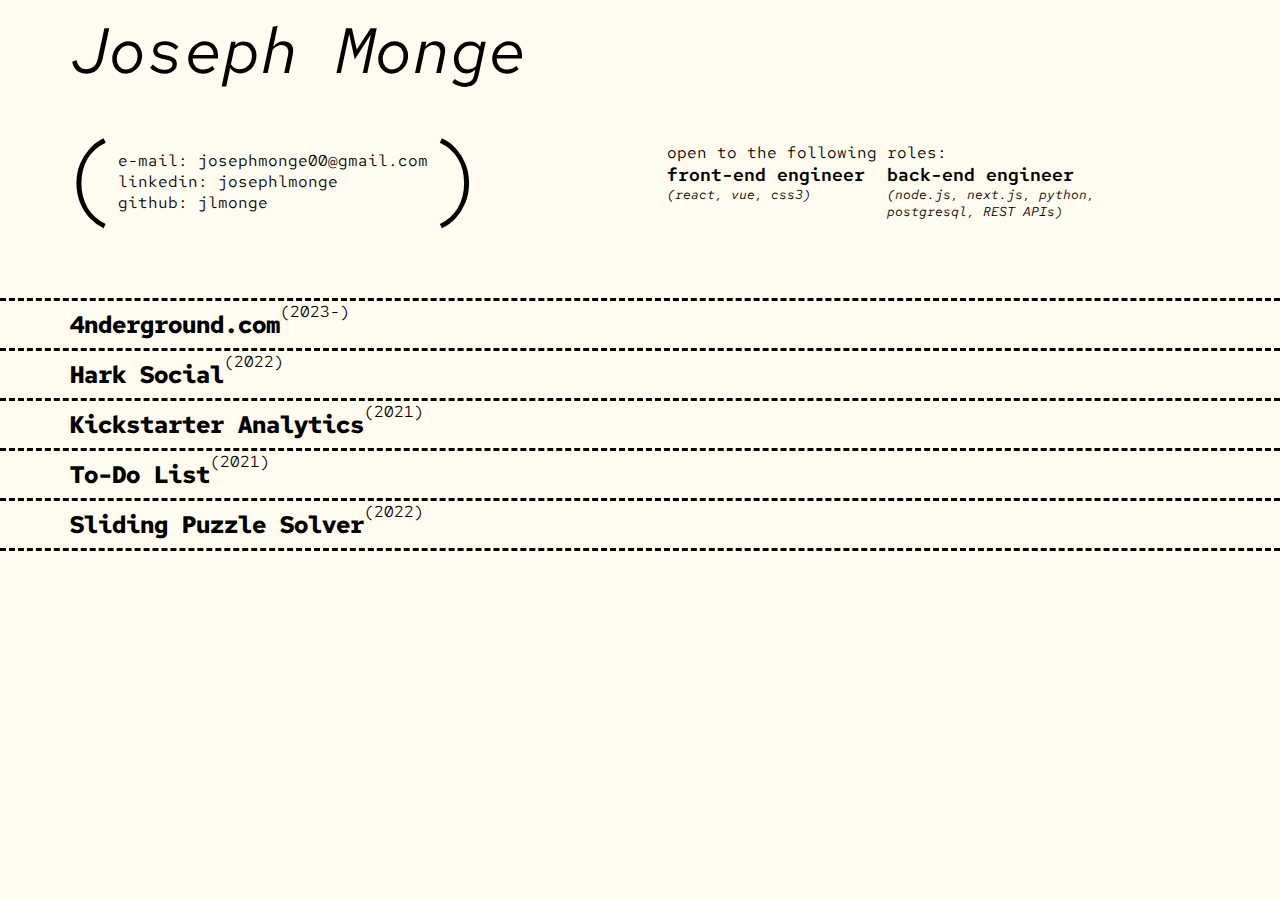
==== index.html @ faa00a7d "Complete site version 2023.1" ====
<!DOCTYPE html>
<html lang="en">

<head>
    <meta charset="UTF-8">
    <meta http-equiv="X-UA-Compatible" content="IE=edge">
    <meta name="viewport" content="width=device-width, initial-scale=1.0">
    <meta name="twitter:card" content="summary" />
    <meta property="og:url" content="https://jlmonge.github.io" />
    <meta property="og:type" content="website" />
    <meta property="og:title" content="joseph -- monge: just a website" />
    <meta property="og:description" content="Software Engineer" />
    <meta property="og:image" content="https://jlmonge.github.io/images/IMG_5439-cropped.png" />
    <link rel="icon" type="image/x-icon" href="images/slinky.png">
    <link rel="stylesheet" href="main.css">
    <link rel="preconnect" href="https://fonts.googleapis.com">
    <link rel="preconnect" href="https://fonts.gstatic.com" crossorigin>
    <link href="https://fonts.googleapis.com/css2?family=Red+Hat+Mono:ital,wght@0,300;0,400;0,600;1,400&display=swap"
        rel="stylesheet">
    <title>joseph -- monge: just a website</title>
</head>

<body>
    <main>
        <h1>Joseph Monge</h1>
        <!-- introduction row -->
        <div id="intro">
            <div id="contact-decor">
                <address>
                    <p class="contact-text">e-mail: josephmo<span class="hide">uhh</span>nge00<span
                            class="hide">uhh</span>@<span class="hide">uhh</span>gm<span class="hide">uhh</span>ail.com
                    </p>
                    <p class="contact-text">linkedin: josephlmonge</p>
                    <p class="contact-text">github: jlmonge</p>
                </address>
            </div>
            <div id="employment-status">
                <p>open to the following roles:</p>
                <div id="roles">
                    <div class="role">
                        <p class="role-name">front-end engineer</p>
                        <p class="role-skills">(react, vue, css3)</p>
                    </div>
                    <div class="role">
                        <p class="role-name">back-end engineer</p>
                        <p class="role-skills">(node.js, next.js, python,
                            postgresql, REST APIs)</p>
                    </div>
                </div>
            </div>
        </div>

        <!-- projects -->
        <div id="projects">
            <!-- 
            not gonna start this yet. at least this is something i care about but do
            people even care? talk to em.    
            <section class="project">
                <input id="p1" class="toggle" type="checkbox">
                <label for="p1" class="title">
                    <h2>Headtop</h2>
                    <span class="project-date">(2024 - )</span>
                </label>
                <div class="project-body">
                    <p class="project-desc">Google "men's haircuts." I dare you.
                        Conclusion: Millions of the same straight-haired undercuts.
                        That's cool. But what about the billions of people
                        with... different hair? Here's where we come in.
                        Upload your hair styles to our site along with relevant
                        information like your hair type, color, length, style; face shape;
                        product applied (if any); clipper guards used; and facial hair type.
                    </p>
                    <a href="https://github.com/jlmonge/headtop" class="project-link">This project does not exist yet,
                        so the link won't work.</a>
                    <p class="project-status">Deployment planned for Q2 2024.</p>
                </div>
            </section> -->
            <section class="project">
                <input id="p2" class="toggle" type="checkbox">
                <label for="p2" class="title">
                    <h2>4nderground.com</h2>
                    <span class="project-date">(2023-)</span>
                </label>
                <div class="project-body">
                    <p class="project-desc">Discover the newest music the Internet has to offer.
                        Uploads only stay up for 24 hours, so you know it's true.
                        On registration, everyone gets a random ID to start with some sort of secrecy,
                        but you can link your socials if you want. Uploads have no artwork,
                        title, or description — focus totally on the music. Forget the social
                        media and major label games, this one's for the artists.
                    </p>
                    <a href="https://github.com/jlmonge/4nderground" class="project-link">GITHUB</a>
                    <p class="project-status">Site opening planned for Q1 2024.</p>
                </div>
            </section>
            <section class="project">
                <input id="p3" class="toggle" type="checkbox">
                <label for="p3" class="title">
                    <h2>Hark Social</h2>
                    <span class="project-date">(2022)</span>
                </label>
                <div class="project-body">
                    <p class="project-desc">Designed and built a short-form social audio app using Vue.js as part of a
                        startup program.
                        Incorporated user registration, friends, and conversation history using Firestore (NoSQL).
                    </p>
                    <a href="https://github.com/jlmonge/HarkSocial" class="project-link">GITHUB</a>
                    <p class="project-status">Abandoned. Built as part of a startup program.</p>
                </div>
            </section>
            <section class="project">
                <input id="p4" class="toggle" type="checkbox">
                <label for="p4" class="title">
                    <h2>Kickstarter Analytics</h2>
                    <span>(2021)</spa>
                </label>
                <div class="project-body">
                    <p class="project-desc">Constructed a web app using the Flask framework that allows users to add,
                        edit, remove, and search a JSON set of Kickstarter projects.
                        Incorporated the Plotly graphing library allowing users generate and display descriptive
                        analytics for their data set.
                    </p>
                    <a href="https://github.com/jlmonge/GetKickstarterAnalytics" class="project-link">GITHUB</a>
                    <p class="project-status">University project. Team effort.</p>
                </div>
            </section>
            <section class="project">
                <input id="p5" class="toggle" type="checkbox">
                <label for="p5" class="title">
                    <h2>To-Do List</h2>
                    <span>(2021)</spa>
                </label>
                <div class="project-body">
                    <p class="project-desc">Designed and implemented a to-do list system for creating tasks using C++.
                        Incorporated singular and group tasks using the composite design pattern. Implemented search and
                        filtering algorithms using the strategy design pattern.
                    </p>
                    <a href="https://github.com/jlmonge/ToDoList" class="project-link">GITHUB</a>
                    <p class="project-status">University project. Team effort.</p>
                </div>
            </section>
            <section class="project">
                <input id="p6" class="toggle" type="checkbox">
                <label for="p6" class="title">
                    <h2>Sliding Puzzle Solver</h2>
                    <span>(2022)</spa>
                </label>
                <div class="project-body">
                    <p class="project-desc">Developed a sliding puzzle solver using Python by implementing uniform cost
                        search and A* algorithm
                        with two distinct heuristic functions.
                    </p>
                    <a href="https://github.com/jlmonge/SlidingPuzzleSolver" class="project-link">GITHUB</a>
                    <p class="project-status">University project. Solo effort.</p>
                </div>
            </section>
            <!-- EXAMPLE for copy and paste
                if this was (js framework) this would be a component!
            <section class="project">
                <input id="p2" class="toggle" type="checkbox">
                <label for="p2" class="title">
                    <h2>Hark Social</h2>
                    <span>(2022)</spa>
                </label>
                <div class="project-body">
                    <p class="project-desc">Short-form based social audio app.</p>
                    <a href="https://github.com/jlmonge/HarkSocial" class="project-link">GITHUB</a>
                    <p class="project-status">Abandoned. Built as part of a startup program.</p>
                </div>
            </section>
            -->
        </div>
    </main>
</body>

</html>
---- main.css ----
:root {
    --lr-padding: 70px;
    --project-border: 3px dashed black;
    --proj-lr-padding: 0 70px;
    --responsive-proj-lr-padding: 0 10px;
}

body {
    font-family: 'Red Hat Mono', monospace;
    font-size: 1em;
    padding: 0;
    margin: 0;
    color: black;
    background-color: #FFFBEE;
}

.hide {
    display: none;
}

h1 {
    font-size: 64px;
    font-style: italic;
    font-weight: 400;
    margin: 0;
    padding-top: 8px;
    padding-left: var(--lr-padding);
}

h2 {
    margin: 8px 0;
}

p {
    margin: 0;
}

#intro {
    display: flex;
    align-items: center;
    flex-flow: row wrap;
    padding: 32px var(--lr-padding);
    gap: 20px 64px;
    margin-bottom: 30px;
}

#contact-decor {
    display: flex;
    flex-direction: row;
    align-items: center;
    flex: 1 1 0;
    /* giant parentheses makes things awkward. dealing with it */
    margin-top: -16px;
    margin-left: -10px;
}

#contact-decor::before {
    font-size: 96px;
    font-weight: 300;
    content: '(';
}

#contact-decor::after {
    font-size: 96px;
    font-weight: 300;
    content: ')';
}

address {
    display: flex;
    flex-direction: column;
    padding-top: 18px;
    font-style: normal;
}

.contact-text {
    white-space: nowrap;
}

#employment-status {
    flex: 1 1 0;
}

#roles {
    display: flex;
    flex-direction: row;
    justify-content: flex-start;
    flex-flow: row wrap;
}

.role {
    width: 220px;
}

.role-name {
    font-weight: 600;
    font-size: 18px;
}

.role-skills {
    font-style: italic;
    font-size: 13px;
}

#projects {
    display: flex;
    flex-direction: column;
    width: 100vw;
    max-width: 100%;
}

.project {
    display: flex;
    flex-direction: column;
    max-width: 100%;
    padding: 0;
}

.project:first-child {
    border-top: var(--project-border);
    border-bottom: var(--project-border);
}

.project:not(:first-child) {
    border-bottom: var(--project-border);
}

.title {
    display: flex;
    padding: var(--proj-lr-padding);
    cursor: pointer;
    /* margin-top: 8px; */
}

.project-body {
    max-height: 0;
    overflow: hidden;
    transition: max-height 0.35s ease-in-out;
    padding: var(--proj-lr-padding);
}

.toggle:checked+.title+.project-body {
    max-height: fit-content;
}

/* .project-desc {
    margin-bottom: 8px;
} */

.project-link {
    color: lime;
}


input[type="checkbox"] {
    display: none;
    width: 100%;
}

input[type=checkbox]:hover {
    cursor: pointer;
}

@media only screen and (max-width: 517px) {
    h1 {
        text-align: center;
        padding-left: 0;
    }

    /* "kickstarter analytics" is where page starts to break. */
    #intro {
        flex-direction: column;
        padding: 32px 0;
    }

    #contact-decor {
        zoom: 0.75;
        -moz-transform: scale(0.75);
    }

    #roles {
        flex-direction: column;
    }

    .title,
    .project-body {
        padding: var(--responsive-proj-lr-padding);
    }

    .title {
        justify-content: space-between;
    }
}
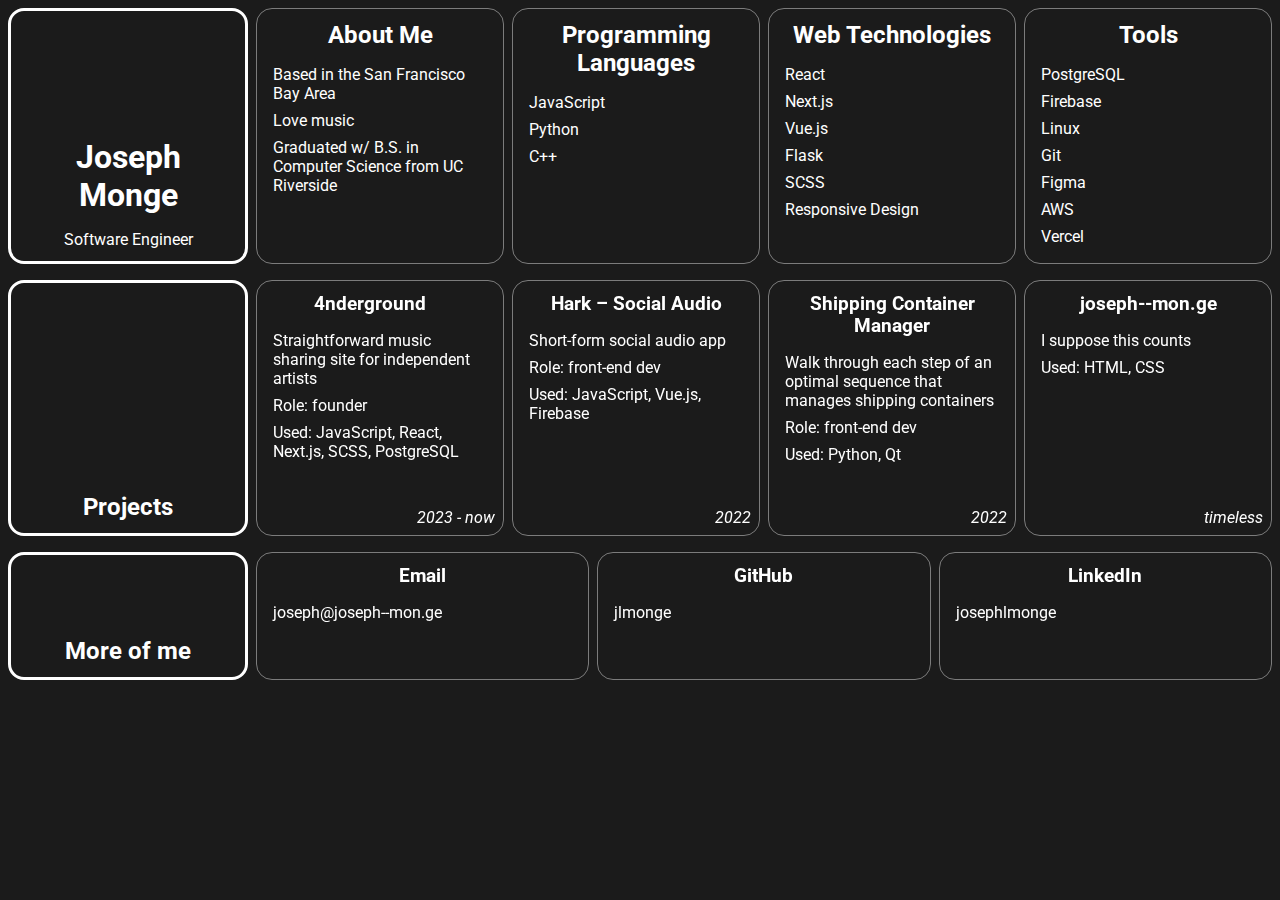
==== commit 8a586aad: "Animate on load" ====
--- a/index.html
+++ b/index.html
@@ -8,168 +8,167 @@
     <meta name="twitter:card" content="summary" />
     <meta property="og:url" content="https://jlmonge.github.io" />
     <meta property="og:type" content="website" />
-    <meta property="og:title" content="joseph -- monge: just a website" />
+    <meta property="og:title" content="joseph -- monge: more than a website" />
     <meta property="og:description" content="Software Engineer" />
     <meta property="og:image" content="https://jlmonge.github.io/images/IMG_5439-cropped.png" />
     <link rel="icon" type="image/x-icon" href="images/slinky.png">
     <link rel="stylesheet" href="main.css">
     <link rel="preconnect" href="https://fonts.googleapis.com">
     <link rel="preconnect" href="https://fonts.gstatic.com" crossorigin>
-    <link href="https://fonts.googleapis.com/css2?family=Red+Hat+Mono:ital,wght@0,300;0,400;0,600;1,400&display=swap"
+    <link href="https://fonts.googleapis.com/css2?family=Roboto:ital,wght@0,400;0,500;1,300&display=swap"
         rel="stylesheet">
-    <title>joseph -- monge: just a website</title>
+    <script src="script.js"></script>
+    <title>joseph -- monge: a website</title>
 </head>
 
 <body>
+    <img src="images/opening-eye.gif" alt="Loading animation of eye blinking" class="loading">
     <main>
-        <h1>Joseph Monge</h1>
-        <!-- introduction row -->
-        <div id="intro">
-            <div id="contact-decor">
-                <address>
-                    <p class="contact-text">e-mail: josephmo<span class="hide">uhh</span>nge00<span
-                            class="hide">uhh</span>@<span class="hide">uhh</span>gm<span class="hide">uhh</span>ail.com
-                    </p>
-                    <p class="contact-text">linkedin: josephlmonge</p>
-                    <p class="contact-text">github: jlmonge</p>
-                </address>
+        <section class="area">
+            <section class="card">
+                <h1>Joseph Monge</h1>
+                Software Engineer
+            </section>
+            <section class="card">
+                <h2>About Me</h2>
+                <ul>
+                    <li>Based in the San Francisco Bay Area</li>
+                    <li>Love music</li>
+                    <li>Graduated w/ B.S. in Computer Science from UC Riverside</li>
+                </ul>
+            </section>
+            <section class="card">
+                <h2>Programming Languages</h2>
+                <ul>
+                    <li>JavaScript</li>
+                    <li>Python</li>
+                    <li>C++</li>
+                </ul>
+            </section>
+            <section class="card">
+                <h2>Web Technologies</h2>
+                <ul>
+                    <li>React</li>
+                    <li>Next.js</li>
+                    <li>Vue.js</li>
+                    <li>Flask</li>
+                    <li>SCSS</li>
+                    <li>Responsive Design</li>
+                </ul>
+            </section>
+            <section class="card">
+                <h2>Tools</h2>
+                <ul>
+                    <li>PostgreSQL</li>
+                    <li>Firebase</li>
+                    <li>Linux</li>
+                    <li>Git</li>
+                    <li>Figma</li>
+                    <li>AWS</li>
+                    <li>Vercel</li>
+            </section>
+        </section>
+        <section class="area">
+            <section class="card">
+                <h2>Projects</h2>
+            </section>
+            <article class="card">
+                <h3>
+                    <a href="https://www.4nderground.com/" target="_blank" rel="noopener noreferrer">
+                        4nderground
+                        <sup class="icon icon--link"></sup>
+                    </a>
+
+                </h3>
+                <ul>
+                    <li>Straightforward music sharing site for independent artists</li>
+                    <li>Role: founder</li>
+                    <li>Used: JavaScript, React, Next.js, SCSS, PostgreSQL</li>
+                    <li>
+                        <a href="https://github.com/jlmonge/4nderground" target="_blank" rel="noopener noreferrer">
+                            <span class="icon icon--gh"></span>
+                        </a>
+                    </li>
+                </ul>
+                <span class="when">2023 - now</span>
+            </article>
+            <article class="card">
+                <h3>
+                    Hark – Social Audio
+                </h3>
+                <ul>
+                    <li>Short-form social audio app</li>
+                    <li>Role: front-end dev</li>
+                    <li>Used: JavaScript, Vue.js, Firebase</li>
+                    <li>
+                        <a href="https://github.com/jlmonge/HarkSocial" target="_blank" rel="noopener noreferrer">
+                            <span class="icon icon--gh"></span>
+                        </a>
+                    </li>
+                </ul>
+                <span class="when">2022</span>
+            </article>
+            <article class="card">
+                <h3>
+                    Shipping Container Manager
+                </h3>
+                <ul>
+                    <li>Walk through each step of an optimal sequence that manages shipping containers</li>
+                    <li>Role: front-end dev</li>
+                    <li>Used: Python, Qt</li>
+                    <li>
+                        <a href="https://github.com/jlmonge/ShippingContainerManager" target="_blank"
+                            rel="noopener noreferrer">
+                            <span class="icon icon--gh"></span>
+                        </a>
+                    </li>
+                </ul>
+                <span class="when">2022</span>
+            </article>
+            <article class="card">
+                <h3>
+                    joseph--mon.ge
+                </h3>
+                <ul>
+                    <li>I suppose this counts</li>
+                    <li>Used: HTML, CSS</li>
+                    <li>
+                        <a href="https://github.com/jlmonge/jlmonge.github.io" target="_blank"
+                            rel="noopener noreferrer">
+                            <span class="icon icon--gh"></span>
+                        </a>
+                    </li>
+                </ul>
+                <span class="when">timeless</span>
+            </article>
+        </section>
+        <section class="area">
+            <div class="card card--hs">
+                <h2>More of me</h2>
             </div>
-            <div id="employment-status">
-                <p>open to the following roles:</p>
-                <div id="roles">
-                    <div class="role">
-                        <p class="role-name">front-end engineer</p>
-                        <p class="role-skills">(react, vue, css3)</p>
-                    </div>
-                    <div class="role">
-                        <p class="role-name">back-end engineer</p>
-                        <p class="role-skills">(node.js, next.js, python,
-                            postgresql, REST APIs)</p>
-                    </div>
-                </div>
-            </div>
-        </div>
-
-        <!-- projects -->
-        <div id="projects">
-            <!-- 
-            not gonna start this yet. at least this is something i care about but do
-            people even care? talk to em.    
-            <section class="project">
-                <input id="p1" class="toggle" type="checkbox">
-                <label for="p1" class="title">
-                    <h2>Headtop</h2>
-                    <span class="project-date">(2024 - )</span>
-                </label>
-                <div class="project-body">
-                    <p class="project-desc">Google "men's haircuts." I dare you.
-                        Conclusion: Millions of the same straight-haired undercuts.
-                        That's cool. But what about the billions of people
-                        with... different hair? Here's where we come in.
-                        Upload your hair styles to our site along with relevant
-                        information like your hair type, color, length, style; face shape;
-                        product applied (if any); clipper guards used; and facial hair type.
-                    </p>
-                    <a href="https://github.com/jlmonge/headtop" class="project-link">This project does not exist yet,
-                        so the link won't work.</a>
-                    <p class="project-status">Deployment planned for Q2 2024.</p>
-                </div>
-            </section> -->
-            <section class="project">
-                <input id="p2" class="toggle" type="checkbox">
-                <label for="p2" class="title">
-                    <h2>4nderground.com</h2>
-                    <span class="project-date">(2023-)</span>
-                </label>
-                <div class="project-body">
-                    <p class="project-desc">Discover the newest music the Internet has to offer.
-                        Uploads only stay up for 24 hours, so you know it's true.
-                        On registration, everyone gets a random ID to start with some sort of secrecy,
-                        but you can link your socials if you want. Uploads have no artwork,
-                        title, or description — focus totally on the music. Forget the social
-                        media and major label games, this one's for the artists.
-                    </p>
-                    <a href="https://github.com/jlmonge/4nderground" class="project-link">GITHUB</a>
-                    <p class="project-status">Site opening planned for Q1 2024.</p>
-                </div>
+            <address class="card card--hs">
+                <h3>Email</h3>
+                jos<span class="hide">example@yahoo.com</span><!--
+                -->eph@<span class="hide">uhh</span><!--
+                -->joseph--<span class="hide">uhh</span><!--
+                -->mon.g<span class="hide">@example.com</span><!--
+                -->e
+            </address>
+            <section class="card card--hs">
+                <h3>GitHub</h3>
+                <a href="https://github.com/jlmonge" target="_blank" rel="noopener noreferrer">
+                    jlmonge
+                    <sup class="icon icon--link"></sup>
+                </a>
             </section>
-            <section class="project">
-                <input id="p3" class="toggle" type="checkbox">
-                <label for="p3" class="title">
-                    <h2>Hark Social</h2>
-                    <span class="project-date">(2022)</span>
-                </label>
-                <div class="project-body">
-                    <p class="project-desc">Designed and built a short-form social audio app using Vue.js as part of a
-                        startup program.
-                        Incorporated user registration, friends, and conversation history using Firestore (NoSQL).
-                    </p>
-                    <a href="https://github.com/jlmonge/HarkSocial" class="project-link">GITHUB</a>
-                    <p class="project-status">Abandoned. Built as part of a startup program.</p>
-                </div>
+            <section class="card card--hs">
+                <h3>LinkedIn</h3>
+                <a href="https://www.linkedin.com/in/josephlmonge/" target="_blank" rel="noopener noreferrer">
+                    josephlmonge
+                    <sup class="icon icon--link"></sup>
+                </a>
             </section>
-            <section class="project">
-                <input id="p4" class="toggle" type="checkbox">
-                <label for="p4" class="title">
-                    <h2>Kickstarter Analytics</h2>
-                    <span>(2021)</spa>
-                </label>
-                <div class="project-body">
-                    <p class="project-desc">Constructed a web app using the Flask framework that allows users to add,
-                        edit, remove, and search a JSON set of Kickstarter projects.
-                        Incorporated the Plotly graphing library allowing users generate and display descriptive
-                        analytics for their data set.
-                    </p>
-                    <a href="https://github.com/jlmonge/GetKickstarterAnalytics" class="project-link">GITHUB</a>
-                    <p class="project-status">University project. Team effort.</p>
-                </div>
-            </section>
-            <section class="project">
-                <input id="p5" class="toggle" type="checkbox">
-                <label for="p5" class="title">
-                    <h2>To-Do List</h2>
-                    <span>(2021)</spa>
-                </label>
-                <div class="project-body">
-                    <p class="project-desc">Designed and implemented a to-do list system for creating tasks using C++.
-                        Incorporated singular and group tasks using the composite design pattern. Implemented search and
-                        filtering algorithms using the strategy design pattern.
-                    </p>
-                    <a href="https://github.com/jlmonge/ToDoList" class="project-link">GITHUB</a>
-                    <p class="project-status">University project. Team effort.</p>
-                </div>
-            </section>
-            <section class="project">
-                <input id="p6" class="toggle" type="checkbox">
-                <label for="p6" class="title">
-                    <h2>Sliding Puzzle Solver</h2>
-                    <span>(2022)</spa>
-                </label>
-                <div class="project-body">
-                    <p class="project-desc">Developed a sliding puzzle solver using Python by implementing uniform cost
-                        search and A* algorithm
-                        with two distinct heuristic functions.
-                    </p>
-                    <a href="https://github.com/jlmonge/SlidingPuzzleSolver" class="project-link">GITHUB</a>
-                    <p class="project-status">University project. Solo effort.</p>
-                </div>
-            </section>
-            <!-- EXAMPLE for copy and paste
-                if this was (js framework) this would be a component!
-            <section class="project">
-                <input id="p2" class="toggle" type="checkbox">
-                <label for="p2" class="title">
-                    <h2>Hark Social</h2>
-                    <span>(2022)</spa>
-                </label>
-                <div class="project-body">
-                    <p class="project-desc">Short-form based social audio app.</p>
-                    <a href="https://github.com/jlmonge/HarkSocial" class="project-link">GITHUB</a>
-                    <p class="project-status">Abandoned. Built as part of a startup program.</p>
-                </div>
-            </section>
-            -->
-        </div>
+        </section>
     </main>
 </body>
 
--- a/main.css
+++ b/main.css
@@ -1,193 +1,227 @@
 :root {
-    --lr-padding: 70px;
-    --project-border: 3px dashed black;
-    --proj-lr-padding: 0 70px;
-    --responsive-proj-lr-padding: 0 10px;
+    --icon-color: #FFFFFF;
+    --icon-size-s: 1em;
+    --icon-size-m: 1.5em;
+    --card-radius: 16px;
 }
 
 body {
-    font-family: 'Red Hat Mono', monospace;
+    /* position: relative; */
+    margin: 0;
+    font-family: "Roboto", sans-serif;
     font-size: 1em;
+    background-color: #1B1B1B;
+    color: #FFFFFF;
+}
+
+main {
+    padding: 0.5rem;
+    display: flex;
+    flex-direction: column;
+    gap: 1rem;
+}
+
+h1,
+h2,
+h3,
+h4,
+h5,
+h6 {
+    margin: 0;
+    text-align: center;
+}
+
+a {
+    width: fit-content;
+}
+
+a,
+a:visited {
+    color: inherit;
+    text-decoration: inherit;
+    opacity: 1;
+    transition: opacity 0.2s;
+}
+
+a:hover {
+    opacity: 0.5;
+}
+
+ul {
+    margin: 0;
     padding: 0;
-    margin: 0;
-    color: black;
-    background-color: #FFFBEE;
+    display: flex;
+    flex-direction: column;
+    gap: 0.5rem;
+}
+
+li {
+    list-style: none;
+}
+
+/* li {
+    display: flex;
+    align-items: center;
+    position: relative;
+} */
+
+/* li::before {
+    content: "- ";
+    position: absolute;
+    top: 0;
+    left: -0.5em;
+} */
+
+address {
+    font-style: normal;
+}
+
+.loading {
+    filter: invert(1);
+    animation: 0.8s ease-in 1 load;
+    opacity: 0;
+    position: fixed;
+    left: 50%;
+    top: 50%;
+    transform: translate(-50%, -50%);
+
+}
+
+@keyframes load {
+    from {
+        opacity: 1;
+    }
+
+    to {
+        opacity: 0;
+    }
+}
+
+.area {
+    display: flex;
+    flex-direction: row;
+    flex-wrap: wrap;
+    align-items: center;
+    justify-content: center;
+    gap: 0.5rem;
+}
+
+.area:nth-of-type(1) {
+    animation: 0.8s ease 1 100ms cards-in backwards;
+}
+
+.area:nth-of-type(2) {
+    animation: 0.8s ease 1 200ms cards-in backwards;
+}
+
+.area:nth-of-type(3) {
+    animation: 0.8s ease 1 300ms cards-in backwards;
+}
+
+.card {
+    display: flex;
+    position: relative;
+    flex-direction: column;
+    border-color: #FFFFFF;
+    border-style: solid;
+    border-radius: var(--card-radius);
+    border-width: 1px;
+    padding: 0.75rem 1em;
+    height: 16em;
+    flex: 1 1 0;
+    gap: 1em;
+    box-sizing: border-box;
+    min-width: 15em;
+    border-color: #7c7c7c;
+    transition: all 0.2s ease-in;
+}
+
+@keyframes cards-in {
+    from {
+        opacity: 0;
+        transform: translateY(-10%)
+    }
+
+    to {
+        opacity: 1;
+        transform: translateY(0);
+    }
+}
+
+.card:first-child {
+    position: relative;
+    border-width: 3px;
+    width: 15em;
+    max-width: 15em;
+    height: 16em;
+    flex: 0 0 15em;
+    border-color: #FFFFFF;
+    align-items: center;
+    justify-content: flex-end;
 }
 
 .hide {
     display: none;
 }
 
-h1 {
-    font-size: 64px;
+/* .card:last-child {
+    max-width: 15em;
+} */
+
+.card:hover {
+    transform: scale(1.01, 1.01);
+}
+
+.card::after {
+    content: "";
+    position: absolute;
+    top: 0;
+    left: 0;
+    width: 100%;
+    height: 100%;
+    box-shadow:
+        1px 1px 1px white,
+        1px -1px 1px white,
+        -1px -1px 1px white,
+        -1px 1px 1px white;
+    opacity: 0;
+    transition: all 0.2s ease-out;
+    z-index: -1;
+    border-radius: var(--card-radius);
+}
+
+.card:hover::after {
+    opacity: 1;
+}
+
+.card.card--hs {
+    height: 8em;
+}
+
+.when {
+    position: absolute;
+    bottom: 0.5em;
+    right: 0.5em;
     font-style: italic;
-    font-weight: 400;
-    margin: 0;
-    padding-top: 8px;
-    padding-left: var(--lr-padding);
-}
-
-h2 {
-    margin: 8px 0;
-}
-
-p {
-    margin: 0;
-}
-
-#intro {
-    display: flex;
-    align-items: center;
-    flex-flow: row wrap;
-    padding: 32px var(--lr-padding);
-    gap: 20px 64px;
-    margin-bottom: 30px;
-}
-
-#contact-decor {
-    display: flex;
-    flex-direction: row;
-    align-items: center;
-    flex: 1 1 0;
-    /* giant parentheses makes things awkward. dealing with it */
-    margin-top: -16px;
-    margin-left: -10px;
-}
-
-#contact-decor::before {
-    font-size: 96px;
-    font-weight: 300;
-    content: '(';
-}
-
-#contact-decor::after {
-    font-size: 96px;
-    font-weight: 300;
-    content: ')';
-}
-
-address {
-    display: flex;
-    flex-direction: column;
-    padding-top: 18px;
-    font-style: normal;
-}
-
-.contact-text {
-    white-space: nowrap;
-}
-
-#employment-status {
-    flex: 1 1 0;
-}
-
-#roles {
-    display: flex;
-    flex-direction: row;
-    justify-content: flex-start;
-    flex-flow: row wrap;
-}
-
-.role {
-    width: 220px;
-}
-
-.role-name {
-    font-weight: 600;
-    font-size: 18px;
-}
-
-.role-skills {
-    font-style: italic;
-    font-size: 13px;
-}
-
-#projects {
-    display: flex;
-    flex-direction: column;
-    width: 100vw;
-    max-width: 100%;
-}
-
-.project {
-    display: flex;
-    flex-direction: column;
-    max-width: 100%;
-    padding: 0;
-}
-
-.project:first-child {
-    border-top: var(--project-border);
-    border-bottom: var(--project-border);
-}
-
-.project:not(:first-child) {
-    border-bottom: var(--project-border);
-}
-
-.title {
-    display: flex;
-    padding: var(--proj-lr-padding);
-    cursor: pointer;
-    /* margin-top: 8px; */
-}
-
-.project-body {
-    max-height: 0;
-    overflow: hidden;
-    transition: max-height 0.35s ease-in-out;
-    padding: var(--proj-lr-padding);
-}
-
-.toggle:checked+.title+.project-body {
-    max-height: fit-content;
-}
-
-/* .project-desc {
-    margin-bottom: 8px;
-} */
-
-.project-link {
-    color: lime;
-}
-
-
-input[type="checkbox"] {
-    display: none;
-    width: 100%;
-}
-
-input[type=checkbox]:hover {
-    cursor: pointer;
-}
-
-@media only screen and (max-width: 517px) {
-    h1 {
-        text-align: center;
-        padding-left: 0;
-    }
-
-    /* "kickstarter analytics" is where page starts to break. */
-    #intro {
-        flex-direction: column;
-        padding: 32px 0;
-    }
-
-    #contact-decor {
-        zoom: 0.75;
-        -moz-transform: scale(0.75);
-    }
-
-    #roles {
-        flex-direction: column;
-    }
-
-    .title,
-    .project-body {
-        padding: var(--responsive-proj-lr-padding);
-    }
-
-    .title {
-        justify-content: space-between;
-    }
+}
+
+.icon {
+    background-color: var(--icon-color);
+    display: inline-block;
+    width: var(--icon-size-s);
+    height: var(--icon-size-s);
+    mask-repeat: no-repeat;
+    mask-position: center;
+    vertical-align: middle;
+}
+
+.icon--link {
+    mask-image: url("images/external-link.svg");
+    margin-top: -1rem;
+}
+
+.icon--gh {
+    mask-image: url("images/github-circle.svg");
+    width: var(--icon-size-m);
+    height: var(--icon-size-m);
 }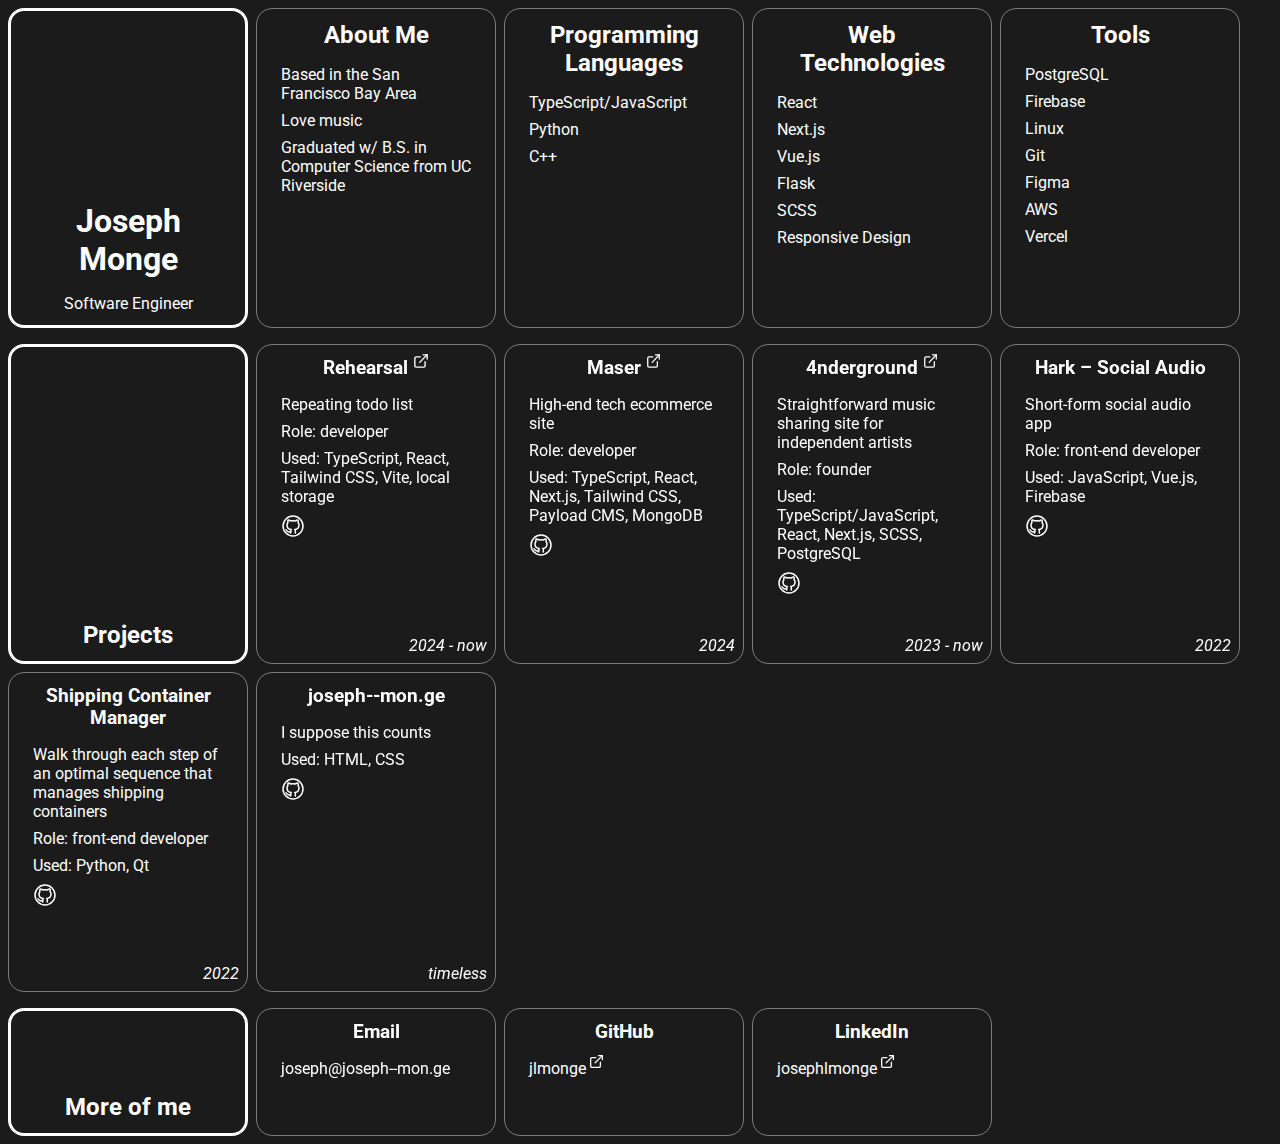
==== commit 64b69404: "v2024.1" ====
--- a/index.html
+++ b/index.html
@@ -1,175 +1,303 @@
 <!DOCTYPE html>
 <html lang="en">
-
-<head>
-    <meta charset="UTF-8">
-    <meta http-equiv="X-UA-Compatible" content="IE=edge">
-    <meta name="viewport" content="width=device-width, initial-scale=1.0">
-    <meta name="twitter:card" content="summary" />
-    <meta property="og:url" content="https://jlmonge.github.io" />
-    <meta property="og:type" content="website" />
-    <meta property="og:title" content="joseph -- monge: more than a website" />
-    <meta property="og:description" content="Software Engineer" />
-    <meta property="og:image" content="https://jlmonge.github.io/images/IMG_5439-cropped.png" />
-    <link rel="icon" type="image/x-icon" href="images/slinky.png">
-    <link rel="stylesheet" href="main.css">
-    <link rel="preconnect" href="https://fonts.googleapis.com">
-    <link rel="preconnect" href="https://fonts.gstatic.com" crossorigin>
-    <link href="https://fonts.googleapis.com/css2?family=Roboto:ital,wght@0,400;0,500;1,300&display=swap"
-        rel="stylesheet">
+  <head>
+    <meta charset="UTF-8" />
+    <meta
+      http-equiv="X-UA-Compatible"
+      content="IE=edge"
+    />
+    <meta
+      name="viewport"
+      content="width=device-width, initial-scale=1.0"
+    />
+    <meta
+      name="twitter:card"
+      content="summary"
+    />
+    <meta
+      property="og:url"
+      content="https://jlmonge.github.io"
+    />
+    <meta
+      property="og:type"
+      content="website"
+    />
+    <meta
+      property="og:title"
+      content="joseph -- monge: more than a website"
+    />
+    <meta
+      property="og:description"
+      content="Software Engineer"
+    />
+    <meta
+      property="og:image"
+      content="https://jlmonge.github.io/images/IMG_5439-cropped.png"
+    />
+    <link
+      rel="icon"
+      type="image/x-icon"
+      href="images/slinky.png"
+    />
+    <link
+      rel="stylesheet"
+      href="main.css"
+    />
+    <link
+      rel="preconnect"
+      href="https://fonts.googleapis.com"
+    />
+    <link
+      rel="preconnect"
+      href="https://fonts.gstatic.com"
+      crossorigin
+    />
+    <link
+      href="https://fonts.googleapis.com/css2?family=Roboto:ital,wght@0,400;0,500;1,300&display=swap"
+      rel="stylesheet"
+    />
     <script src="script.js"></script>
     <title>joseph -- monge: a website</title>
-</head>
+  </head>
 
-<body>
-    <img src="images/opening-eye.gif" alt="Loading animation of eye blinking" class="loading">
+  <body>
+    <img
+      src="images/opening-eye.gif"
+      alt="Loading animation of eye blinking"
+      class="loading"
+    />
     <main>
-        <section class="area">
-            <section class="card">
-                <h1>Joseph Monge</h1>
-                Software Engineer
-            </section>
-            <section class="card">
-                <h2>About Me</h2>
-                <ul>
-                    <li>Based in the San Francisco Bay Area</li>
-                    <li>Love music</li>
-                    <li>Graduated w/ B.S. in Computer Science from UC Riverside</li>
-                </ul>
-            </section>
-            <section class="card">
-                <h2>Programming Languages</h2>
-                <ul>
-                    <li>JavaScript</li>
-                    <li>Python</li>
-                    <li>C++</li>
-                </ul>
-            </section>
-            <section class="card">
-                <h2>Web Technologies</h2>
-                <ul>
-                    <li>React</li>
-                    <li>Next.js</li>
-                    <li>Vue.js</li>
-                    <li>Flask</li>
-                    <li>SCSS</li>
-                    <li>Responsive Design</li>
-                </ul>
-            </section>
-            <section class="card">
-                <h2>Tools</h2>
-                <ul>
-                    <li>PostgreSQL</li>
-                    <li>Firebase</li>
-                    <li>Linux</li>
-                    <li>Git</li>
-                    <li>Figma</li>
-                    <li>AWS</li>
-                    <li>Vercel</li>
-            </section>
-        </section>
-        <section class="area">
-            <section class="card">
-                <h2>Projects</h2>
-            </section>
-            <article class="card">
-                <h3>
-                    <a href="https://www.4nderground.com/" target="_blank" rel="noopener noreferrer">
-                        4nderground
-                        <sup class="icon icon--link"></sup>
-                    </a>
-
-                </h3>
-                <ul>
-                    <li>Straightforward music sharing site for independent artists</li>
-                    <li>Role: founder</li>
-                    <li>Used: JavaScript, React, Next.js, SCSS, PostgreSQL</li>
-                    <li>
-                        <a href="https://github.com/jlmonge/4nderground" target="_blank" rel="noopener noreferrer">
-                            <span class="icon icon--gh"></span>
-                        </a>
-                    </li>
-                </ul>
-                <span class="when">2023 - now</span>
-            </article>
-            <article class="card">
-                <h3>
-                    Hark – Social Audio
-                </h3>
-                <ul>
-                    <li>Short-form social audio app</li>
-                    <li>Role: front-end dev</li>
-                    <li>Used: JavaScript, Vue.js, Firebase</li>
-                    <li>
-                        <a href="https://github.com/jlmonge/HarkSocial" target="_blank" rel="noopener noreferrer">
-                            <span class="icon icon--gh"></span>
-                        </a>
-                    </li>
-                </ul>
-                <span class="when">2022</span>
-            </article>
-            <article class="card">
-                <h3>
-                    Shipping Container Manager
-                </h3>
-                <ul>
-                    <li>Walk through each step of an optimal sequence that manages shipping containers</li>
-                    <li>Role: front-end dev</li>
-                    <li>Used: Python, Qt</li>
-                    <li>
-                        <a href="https://github.com/jlmonge/ShippingContainerManager" target="_blank"
-                            rel="noopener noreferrer">
-                            <span class="icon icon--gh"></span>
-                        </a>
-                    </li>
-                </ul>
-                <span class="when">2022</span>
-            </article>
-            <article class="card">
-                <h3>
-                    joseph--mon.ge
-                </h3>
-                <ul>
-                    <li>I suppose this counts</li>
-                    <li>Used: HTML, CSS</li>
-                    <li>
-                        <a href="https://github.com/jlmonge/jlmonge.github.io" target="_blank"
-                            rel="noopener noreferrer">
-                            <span class="icon icon--gh"></span>
-                        </a>
-                    </li>
-                </ul>
-                <span class="when">timeless</span>
-            </article>
-        </section>
-        <section class="area">
-            <div class="card card--hs">
-                <h2>More of me</h2>
-            </div>
-            <address class="card card--hs">
-                <h3>Email</h3>
-                jos<span class="hide">example@yahoo.com</span><!--
-                -->eph@<span class="hide">uhh</span><!--
-                -->joseph--<span class="hide">uhh</span><!--
-                -->mon.g<span class="hide">@example.com</span><!--
+      <section class="area">
+        <section class="card">
+          <h1>Joseph Monge</h1>
+          Software Engineer
+        </section>
+        <section class="card">
+          <h2>About Me</h2>
+          <ul>
+            <li>Based in the San Francisco Bay Area</li>
+            <li>Love music</li>
+            <li>Graduated w/ B.S. in Computer Science from UC Riverside</li>
+          </ul>
+        </section>
+        <section class="card">
+          <h2>Programming Languages</h2>
+          <ul>
+            <li>TypeScript/JavaScript</li>
+            <li>Python</li>
+            <li>C++</li>
+          </ul>
+        </section>
+        <section class="card">
+          <h2>Web Technologies</h2>
+          <ul>
+            <li>React</li>
+            <li>Next.js</li>
+            <li>Vue.js</li>
+            <li>Flask</li>
+            <li>SCSS</li>
+            <li>Responsive Design</li>
+          </ul>
+        </section>
+        <section class="card">
+          <h2>Tools</h2>
+          <ul>
+            <li>PostgreSQL</li>
+            <li>Firebase</li>
+            <li>Linux</li>
+            <li>Git</li>
+            <li>Figma</li>
+            <li>AWS</li>
+            <li>Vercel</li>
+          </ul>
+        </section>
+      </section>
+      <section class="area">
+        <section class="card">
+          <h2>Projects</h2>
+        </section>
+        <article class="card">
+          <h3>
+            <a
+              href="https://hellorehearsal.netlify.app/"
+              target="_blank"
+              rel="noopener noreferrer"
+            >
+              Rehearsal
+              <sup class="icon icon--link"></sup>
+            </a>
+          </h3>
+          <ul>
+            <li>Repeating todo list</li>
+            <li>Role: developer</li>
+            <li>Used: TypeScript, React, Tailwind CSS, Vite, local storage</li>
+            <li>
+              <a
+                href="https://github.com/jlmonge/rehearsal"
+                target="_blank"
+                rel="noopener noreferrer"
+              >
+                <span class="icon icon--gh"></span>
+              </a>
+            </li>
+          </ul>
+          <span class="when">2024 - now</span>
+        </article>
+        <article class="card">
+          <h3>
+            <a
+              href="https://maser-production.up.railway.app/"
+              target="_blank"
+              rel="noopener noreferrer"
+            >
+              Maser
+              <sup class="icon icon--link"></sup>
+            </a>
+          </h3>
+          <ul>
+            <li>High-end tech ecommerce site</li>
+            <li>Role: developer</li>
+            <li>
+              Used: TypeScript, React, Next.js, Tailwind CSS, Payload CMS,
+              MongoDB
+            </li>
+            <li>
+              <a
+                href="https://github.com/jlmonge/maser"
+                target="_blank"
+                rel="noopener noreferrer"
+              >
+                <span class="icon icon--gh"></span>
+              </a>
+            </li>
+          </ul>
+          <span class="when">2024</span>
+        </article>
+        <article class="card">
+          <h3>
+            <a
+              href="https://www.4nderground.com/"
+              target="_blank"
+              rel="noopener noreferrer"
+            >
+              4nderground
+              <sup class="icon icon--link"></sup>
+            </a>
+          </h3>
+          <ul>
+            <li>Straightforward music sharing site for independent artists</li>
+            <li>Role: founder</li>
+            <li>
+              Used: TypeScript/JavaScript, React, Next.js, SCSS, PostgreSQL
+            </li>
+            <li>
+              <a
+                href="https://github.com/jlmonge/4nderground"
+                target="_blank"
+                rel="noopener noreferrer"
+              >
+                <span class="icon icon--gh"></span>
+              </a>
+            </li>
+          </ul>
+          <span class="when">2023 - now</span>
+        </article>
+        <article class="card">
+          <h3>Hark – Social Audio</h3>
+          <ul>
+            <li>Short-form social audio app</li>
+            <li>Role: front-end developer</li>
+            <li>Used: JavaScript, Vue.js, Firebase</li>
+            <li>
+              <a
+                href="https://github.com/jlmonge/HarkSocial"
+                target="_blank"
+                rel="noopener noreferrer"
+              >
+                <span class="icon icon--gh"></span>
+              </a>
+            </li>
+          </ul>
+          <span class="when">2022</span>
+        </article>
+        <article class="card">
+          <h3>Shipping Container Manager</h3>
+          <ul>
+            <li>
+              Walk through each step of an optimal sequence that manages
+              shipping containers
+            </li>
+            <li>Role: front-end developer</li>
+            <li>Used: Python, Qt</li>
+            <li>
+              <a
+                href="https://github.com/jlmonge/ShippingContainerManager"
+                target="_blank"
+                rel="noopener noreferrer"
+              >
+                <span class="icon icon--gh"></span>
+              </a>
+            </li>
+          </ul>
+          <span class="when">2022</span>
+        </article>
+        <article class="card">
+          <h3>joseph--mon.ge</h3>
+          <ul>
+            <li>I suppose this counts</li>
+            <li>Used: HTML, CSS</li>
+            <li>
+              <a
+                href="https://github.com/jlmonge/personal-site"
+                target="_blank"
+                rel="noopener noreferrer"
+              >
+                <span class="icon icon--gh"></span>
+              </a>
+            </li>
+          </ul>
+          <span class="when">timeless</span>
+        </article>
+      </section>
+      <section class="area">
+        <div class="card card--hs">
+          <h2>More of me</h2>
+        </div>
+        <address class="card card--hs">
+          <h3>Email</h3>
+          jos<span class="hide">example@yahoo.com</span
+          ><!--
+                -->eph@<span class="hide">uhh</span
+          ><!--
+                -->joseph--<span class="hide">uhh</span
+          ><!--
+                -->mon.g<span class="hide">@example.com</span
+          ><!--
                 -->e
-            </address>
-            <section class="card card--hs">
-                <h3>GitHub</h3>
-                <a href="https://github.com/jlmonge" target="_blank" rel="noopener noreferrer">
-                    jlmonge
-                    <sup class="icon icon--link"></sup>
-                </a>
-            </section>
-            <section class="card card--hs">
-                <h3>LinkedIn</h3>
-                <a href="https://www.linkedin.com/in/josephlmonge/" target="_blank" rel="noopener noreferrer">
-                    josephlmonge
-                    <sup class="icon icon--link"></sup>
-                </a>
-            </section>
-        </section>
+        </address>
+        <section class="card card--hs">
+          <h3>GitHub</h3>
+          <a
+            href="https://github.com/jlmonge"
+            target="_blank"
+            rel="noopener noreferrer"
+          >
+            jlmonge
+            <sup class="icon icon--link"></sup>
+          </a>
+        </section>
+        <section class="card card--hs">
+          <h3>LinkedIn</h3>
+          <a
+            href="https://www.linkedin.com/in/josephlmonge/"
+            target="_blank"
+            rel="noopener noreferrer"
+          >
+            josephlmonge
+            <sup class="icon icon--link"></sup>
+          </a>
+        </section>
+      </section>
     </main>
-</body>
-
-</html>+  </body>
+</html>
--- a/main.css
+++ b/main.css
@@ -1,24 +1,24 @@
 :root {
-    --icon-color: #FFFFFF;
-    --icon-size-s: 1em;
-    --icon-size-m: 1.5em;
-    --card-radius: 16px;
+  --icon-color: #ffffff;
+  --icon-size-s: 1em;
+  --icon-size-m: 1.5em;
+  --card-radius: 16px;
 }
 
 body {
-    /* position: relative; */
-    margin: 0;
-    font-family: "Roboto", sans-serif;
-    font-size: 1em;
-    background-color: #1B1B1B;
-    color: #FFFFFF;
+  /* position: relative; */
+  margin: 0;
+  font-family: "Roboto", sans-serif;
+  font-size: 1em;
+  background-color: #1b1b1b;
+  color: #ffffff;
 }
 
 main {
-    padding: 0.5rem;
-    display: flex;
-    flex-direction: column;
-    gap: 1rem;
+  padding: 0.5rem;
+  display: flex;
+  flex-direction: column;
+  gap: 1rem;
 }
 
 h1,
@@ -27,36 +27,36 @@
 h4,
 h5,
 h6 {
-    margin: 0;
-    text-align: center;
+  margin: 0;
+  text-align: center;
 }
 
 a {
-    width: fit-content;
+  width: fit-content;
 }
 
 a,
 a:visited {
-    color: inherit;
-    text-decoration: inherit;
-    opacity: 1;
-    transition: opacity 0.2s;
+  color: inherit;
+  text-decoration: inherit;
+  opacity: 1;
+  transition: opacity 0.2s;
 }
 
 a:hover {
-    opacity: 0.5;
+  opacity: 0.5;
 }
 
 ul {
-    margin: 0;
-    padding: 0;
-    display: flex;
-    flex-direction: column;
-    gap: 0.5rem;
+  margin: 0;
+  padding: 0;
+  display: flex;
+  flex-direction: column;
+  gap: 0.5rem;
 }
 
 li {
-    list-style: none;
+  list-style: none;
 }
 
 /* li {
@@ -73,95 +73,95 @@
 } */
 
 address {
-    font-style: normal;
+  font-style: normal;
 }
 
 .loading {
-    filter: invert(1);
-    animation: 0.8s ease-in 1 load;
+  filter: invert(1);
+  animation: 0.8s ease-in 1 load;
+  opacity: 0;
+  position: fixed;
+  left: 50%;
+  top: 50%;
+  transform: translate(-50%, -50%);
+}
+
+@keyframes load {
+  from {
+    opacity: 1;
+  }
+
+  to {
     opacity: 0;
-    position: fixed;
-    left: 50%;
-    top: 50%;
-    transform: translate(-50%, -50%);
-
-}
-
-@keyframes load {
-    from {
-        opacity: 1;
-    }
-
-    to {
-        opacity: 0;
-    }
+  }
 }
 
 .area {
-    display: flex;
-    flex-direction: row;
-    flex-wrap: wrap;
-    align-items: center;
-    justify-content: center;
-    gap: 0.5rem;
+  display: flex;
+  flex-direction: row;
+  flex-wrap: wrap;
+  align-items: center;
+  justify-content: center;
+  gap: 0.5rem;
 }
 
 .area:nth-of-type(1) {
-    animation: 0.8s ease 1 100ms cards-in backwards;
+  animation: 0.8s ease 1 100ms cards-in backwards;
 }
 
 .area:nth-of-type(2) {
-    animation: 0.8s ease 1 200ms cards-in backwards;
+  animation: 0.8s ease 1 200ms cards-in backwards;
 }
 
 .area:nth-of-type(3) {
-    animation: 0.8s ease 1 300ms cards-in backwards;
+  animation: 0.8s ease 1 300ms cards-in backwards;
 }
 
 .card {
-    display: flex;
-    position: relative;
-    flex-direction: column;
-    border-color: #FFFFFF;
-    border-style: solid;
-    border-radius: var(--card-radius);
-    border-width: 1px;
-    padding: 0.75rem 1em;
-    height: 16em;
-    flex: 1 1 0;
-    gap: 1em;
-    box-sizing: border-box;
-    min-width: 15em;
-    border-color: #7c7c7c;
-    transition: all 0.2s ease-in;
+  display: flex;
+  position: relative;
+  flex-direction: column;
+  border-color: #ffffff;
+  border-style: solid;
+  border-radius: var(--card-radius);
+  border-width: 1px;
+  padding: 0.75rem 1.5em;
+  height: 20em;
+  flex: 1 1 0;
+  gap: 1em;
+  box-sizing: border-box;
+  min-width: 15em;
+  max-width: 15em;
+  border-color: #7c7c7c;
+  transition: all 0.2s ease-in;
 }
 
 @keyframes cards-in {
-    from {
-        opacity: 0;
-        transform: translateY(-10%)
-    }
-
-    to {
-        opacity: 1;
-        transform: translateY(0);
-    }
+  from {
+    opacity: 0;
+    transform: translateY(-10%);
+  }
+
+  to {
+    opacity: 1;
+    transform: translateY(0);
+  }
 }
 
 .card:first-child {
-    position: relative;
-    border-width: 3px;
-    width: 15em;
-    max-width: 15em;
-    height: 16em;
-    flex: 0 0 15em;
-    border-color: #FFFFFF;
-    align-items: center;
-    justify-content: flex-end;
+  position: relative;
+  border-width: 3px;
+  width: 15em;
+  max-width: 15em;
+  height: 20em;
+  flex: 0 0 15em;
+  border-color: #ffffff;
+  align-items: center;
+  justify-content: flex-end;
 }
 
 .hide {
-    display: none;
+  display: none;
 }
 
 /* .card:last-child {
@@ -169,59 +169,62 @@
 } */
 
 .card:hover {
-    transform: scale(1.01, 1.01);
+  transform: scale(1.01, 1.01);
 }
 
 .card::after {
-    content: "";
-    position: absolute;
-    top: 0;
-    left: 0;
-    width: 100%;
-    height: 100%;
-    box-shadow:
-        1px 1px 1px white,
-        1px -1px 1px white,
-        -1px -1px 1px white,
-        -1px 1px 1px white;
-    opacity: 0;
-    transition: all 0.2s ease-out;
-    z-index: -1;
-    border-radius: var(--card-radius);
+  content: "";
+  position: absolute;
+  top: 0;
+  left: 0;
+  width: 100%;
+  height: 100%;
+  box-shadow: 1px 1px 1px white, 1px -1px 1px white, -1px -1px 1px white,
+    -1px 1px 1px white;
+  opacity: 0;
+  transition: all 0.2s ease-out;
+  z-index: -1;
+  border-radius: var(--card-radius);
 }
 
 .card:hover::after {
-    opacity: 1;
+  opacity: 1;
 }
 
 .card.card--hs {
-    height: 8em;
+  height: 8em;
 }
 
 .when {
-    position: absolute;
-    bottom: 0.5em;
-    right: 0.5em;
-    font-style: italic;
+  position: absolute;
+  bottom: 0.5em;
+  right: 0.5em;
+  font-style: italic;
 }
 
 .icon {
-    background-color: var(--icon-color);
-    display: inline-block;
-    width: var(--icon-size-s);
-    height: var(--icon-size-s);
-    mask-repeat: no-repeat;
-    mask-position: center;
-    vertical-align: middle;
+  background-color: var(--icon-color);
+  display: inline-block;
+  width: var(--icon-size-s);
+  height: var(--icon-size-s);
+  mask-repeat: no-repeat;
+  mask-position: center;
+  vertical-align: middle;
 }
 
 .icon--link {
-    mask-image: url("images/external-link.svg");
-    margin-top: -1rem;
+  mask-image: url("images/external-link.svg");
+  margin-top: -1rem;
 }
 
 .icon--gh {
-    mask-image: url("images/github-circle.svg");
-    width: var(--icon-size-m);
-    height: var(--icon-size-m);
-}+  mask-image: url("images/github-circle.svg");
+  width: var(--icon-size-m);
+  height: var(--icon-size-m);
+}
+
+@media (min-width: 640px) {
+  .area {
+    justify-content: flex-start;
+  }
+}
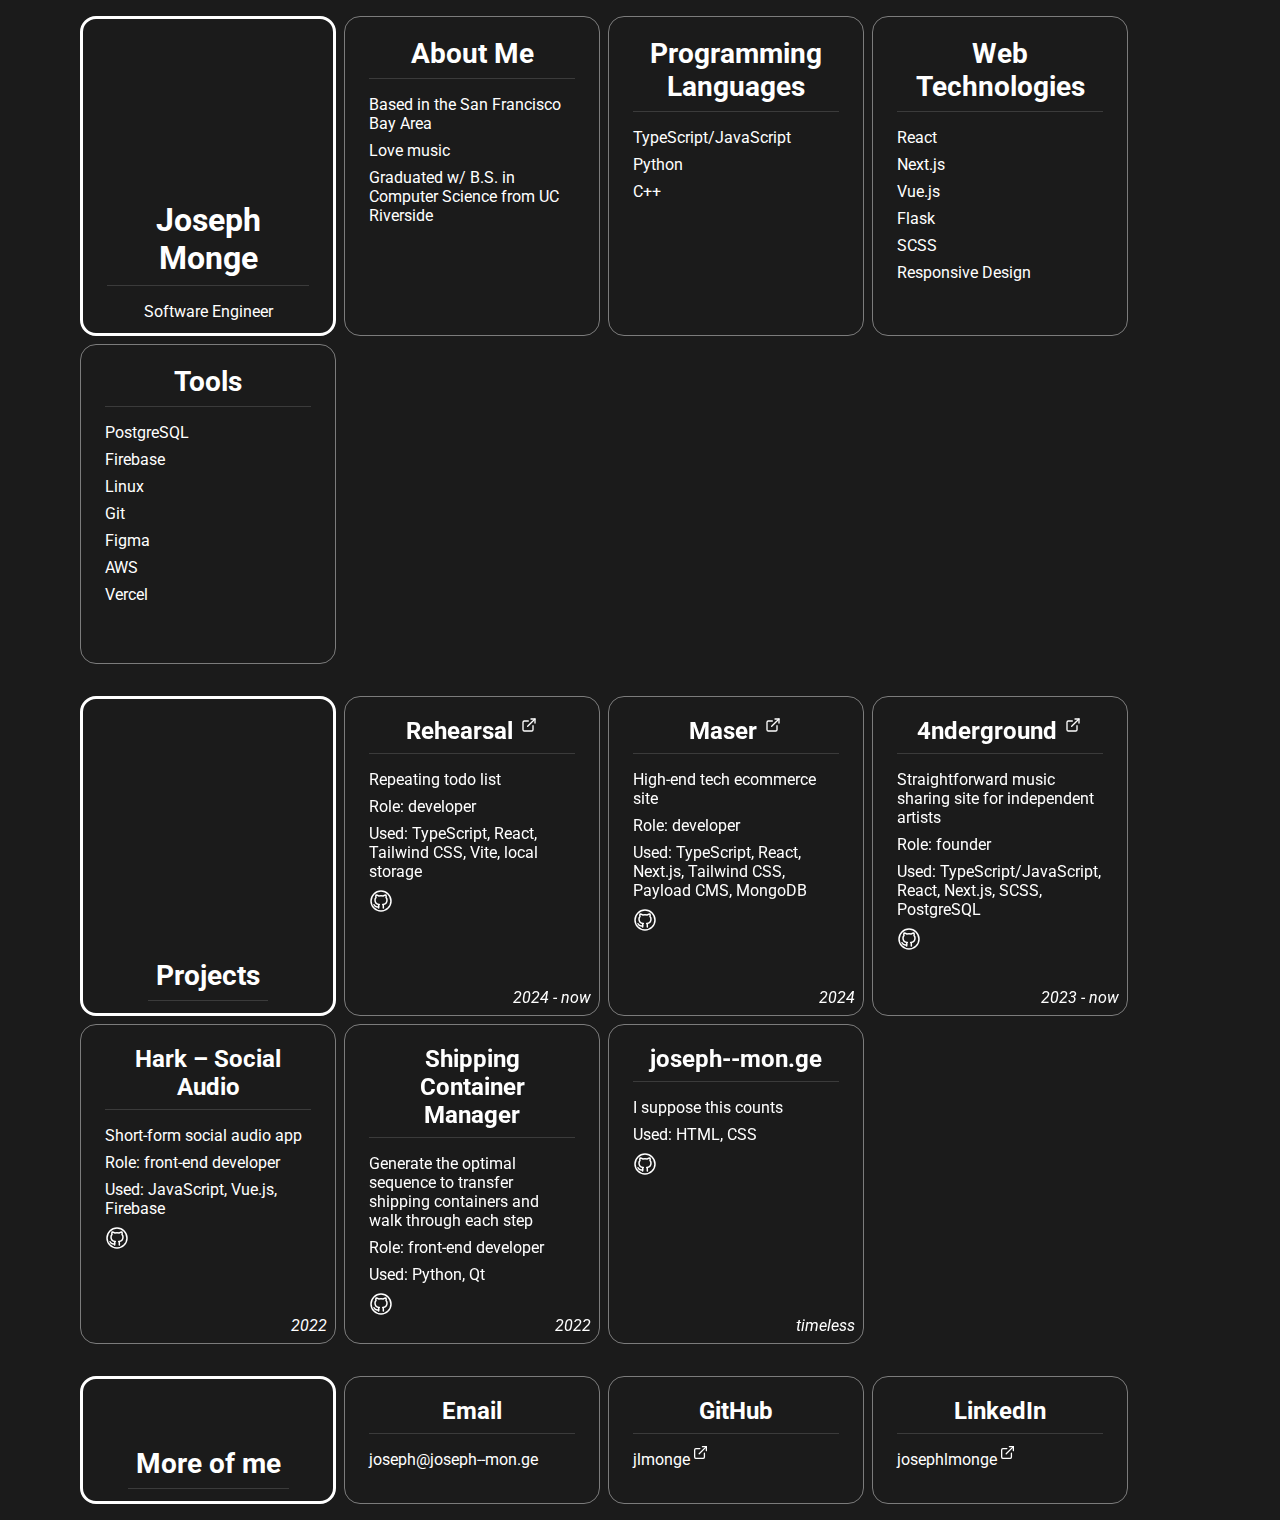
==== commit 938c956c: "Start writing more detailed commit messages" ====
--- a/index.html
+++ b/index.html
@@ -53,7 +53,7 @@
       crossorigin
     />
     <link
-      href="https://fonts.googleapis.com/css2?family=Roboto:ital,wght@0,400;0,500;1,300&display=swap"
+      href="https://fonts.googleapis.com/css2?family=Roboto:ital,wght@0,300;0,400;0,500;1,300&display=swap"
       rel="stylesheet"
     />
     <script src="script.js"></script>
@@ -224,8 +224,8 @@
           <h3>Shipping Container Manager</h3>
           <ul>
             <li>
-              Walk through each step of an optimal sequence that manages
-              shipping containers
+              Generate the optimal sequence to transfer shipping containers and
+              walk through each step
             </li>
             <li>Role: front-end developer</li>
             <li>Used: Python, Qt</li>
--- a/main.css
+++ b/main.css
@@ -15,10 +15,11 @@
 }
 
 main {
-  padding: 0.5rem;
+  padding: 1rem 5em;
   display: flex;
   flex-direction: column;
-  gap: 1rem;
+  gap: 2rem;
+  /* font-weight: 300; */
 }
 
 h1,
@@ -29,6 +30,20 @@
 h6 {
   margin: 0;
   text-align: center;
+  padding: 0.5rem;
+  border-bottom: 1px solid rgb(59, 59, 59);
+}
+
+h1 {
+  font-size: 2em;
+}
+
+h2 {
+  font-size: 1.75em;
+}
+
+h3 {
+  font-size: 1.5em;
 }
 
 a {
@@ -130,8 +145,8 @@
   flex: 1 1 0;
   gap: 1em;
   box-sizing: border-box;
-  min-width: 15em;
-  max-width: 15em;
+  min-width: 16rem;
+  max-width: 16rem;
   border-color: #7c7c7c;
   transition: all 0.2s ease-in;
 }
@@ -151,8 +166,8 @@
 .card:first-child {
   position: relative;
   border-width: 3px;
-  width: 15em;
-  max-width: 15em;
+  width: 16rem;
+  max-width: 16rem;
   height: 20em;
   flex: 0 0 15em;
   border-color: #ffffff;
@@ -165,11 +180,15 @@
 }
 
 /* .card:last-child {
-    max-width: 15em;
+    max-width: 16rem;
 } */
 
 .card:hover {
   transform: scale(1.01, 1.01);
+}
+
+.card:first-child:hover {
+  transform: scale(1.03, 1.03);
 }
 
 .card::after {
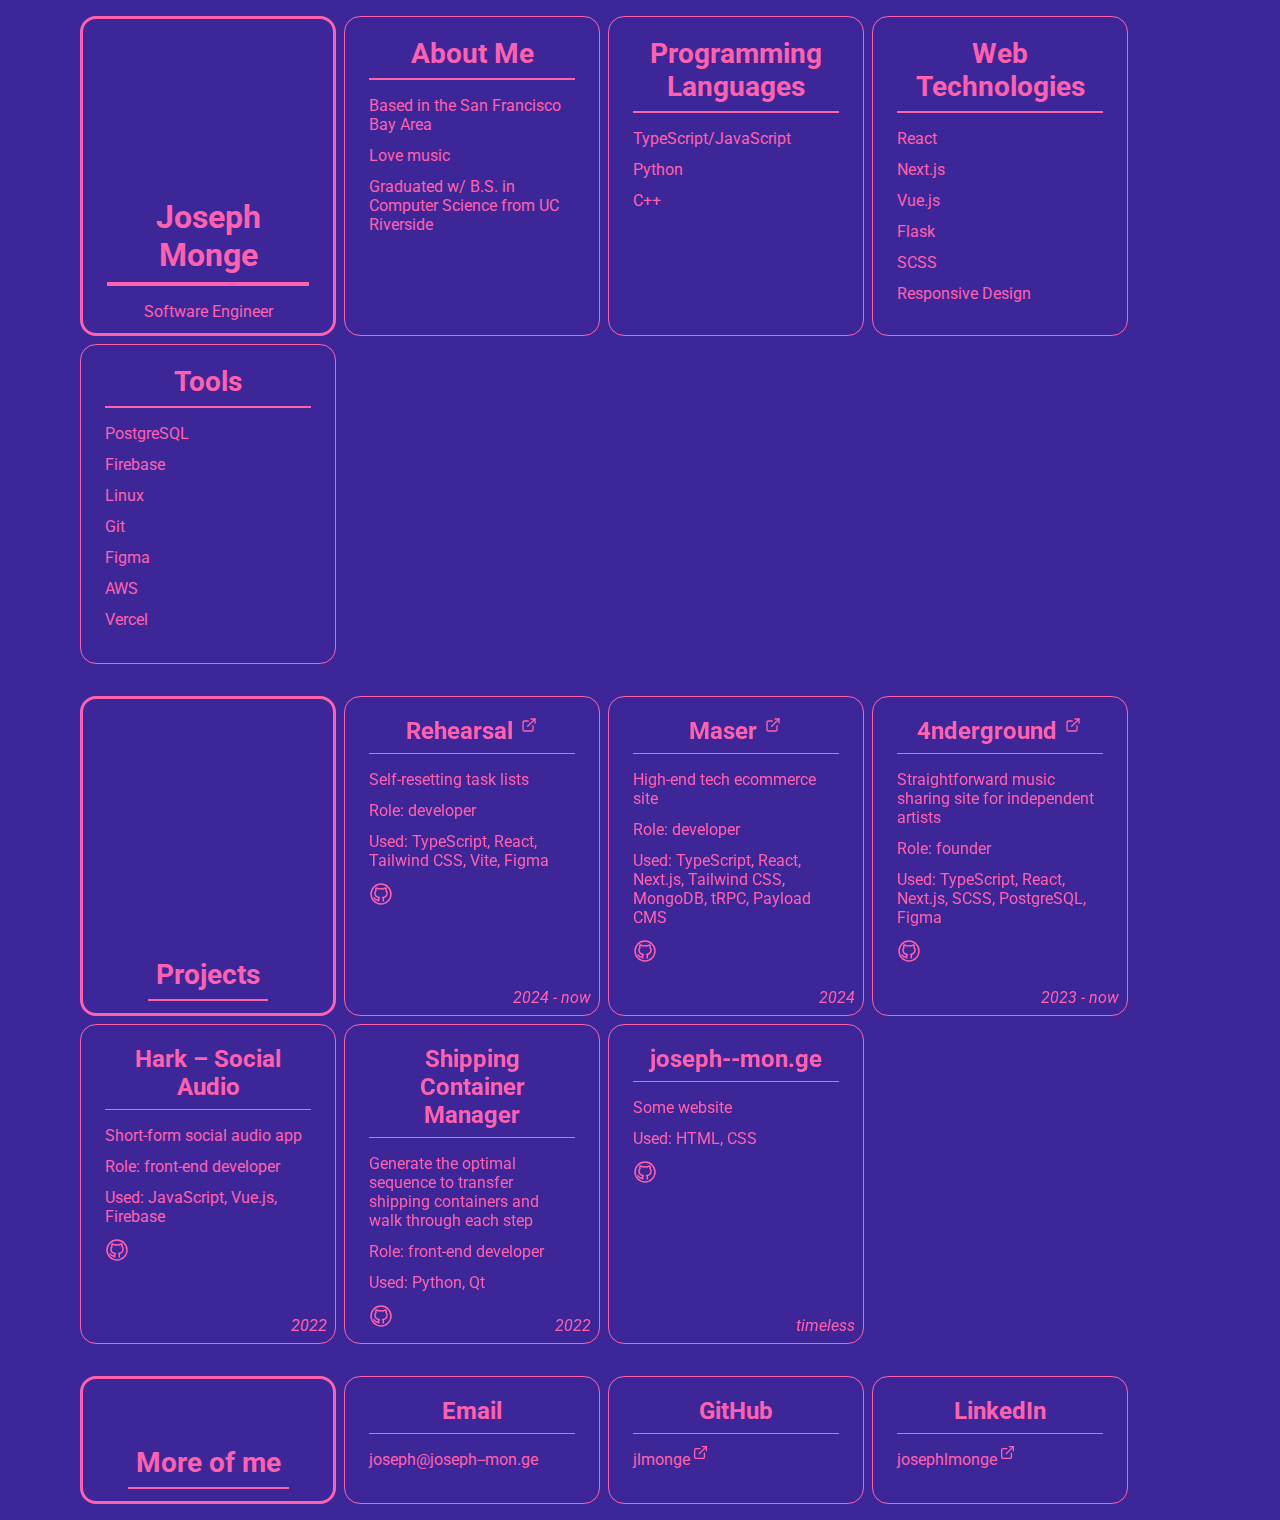
==== commit f1bf4b56: "Tweak project descriptions" ====
--- a/index.html
+++ b/index.html
@@ -128,9 +128,9 @@
             </a>
           </h3>
           <ul>
-            <li>Repeating todo list</li>
+            <li>Self-resetting task lists</li>
             <li>Role: developer</li>
-            <li>Used: TypeScript, React, Tailwind CSS, Vite, local storage</li>
+            <li>Used: TypeScript, React, Tailwind CSS, Vite, Figma</li>
             <li>
               <a
                 href="https://github.com/jlmonge/rehearsal"
@@ -158,8 +158,8 @@
             <li>High-end tech ecommerce site</li>
             <li>Role: developer</li>
             <li>
-              Used: TypeScript, React, Next.js, Tailwind CSS, Payload CMS,
-              MongoDB
+              Used: TypeScript, React, Next.js, Tailwind CSS, MongoDB, tRPC,
+              Payload CMS
             </li>
             <li>
               <a
@@ -187,9 +187,7 @@
           <ul>
             <li>Straightforward music sharing site for independent artists</li>
             <li>Role: founder</li>
-            <li>
-              Used: TypeScript/JavaScript, React, Next.js, SCSS, PostgreSQL
-            </li>
+            <li>Used: TypeScript, React, Next.js, SCSS, PostgreSQL, Figma</li>
             <li>
               <a
                 href="https://github.com/jlmonge/4nderground"
@@ -244,7 +242,7 @@
         <article class="card">
           <h3>joseph--mon.ge</h3>
           <ul>
-            <li>I suppose this counts</li>
+            <li>Some website</li>
             <li>Used: HTML, CSS</li>
             <li>
               <a
--- a/main.css
+++ b/main.css
@@ -1,5 +1,6 @@
 :root {
-  --icon-color: #ffffff;
+  --primary-color: #3d2798;
+  --secondary-color: #ff61ae;
   --icon-size-s: 1em;
   --icon-size-m: 1.5em;
   --card-radius: 16px;
@@ -10,8 +11,8 @@
   margin: 0;
   font-family: "Roboto", sans-serif;
   font-size: 1em;
-  background-color: #1b1b1b;
-  color: #ffffff;
+  background-color: var(--primary-color);
+  color: var(--secondary-color);
 }
 
 main {
@@ -19,6 +20,7 @@
   display: flex;
   flex-direction: column;
   gap: 2rem;
+  animation: load reverse ease-in-out 1s;
   /* font-weight: 300; */
 }
 
@@ -31,19 +33,22 @@
   margin: 0;
   text-align: center;
   padding: 0.5rem;
-  border-bottom: 1px solid rgb(59, 59, 59);
+  border-bottom: 1px solid var(--secondary-color);
 }
 
 h1 {
   font-size: 2em;
+  border-bottom: 4px solid var(--secondary-color);
 }
 
 h2 {
   font-size: 1.75em;
+  border-bottom: 2px solid var(--secondary-color);
 }
 
 h3 {
   font-size: 1.5em;
+  border-bottom: 1px solid var(--secondary-color);
 }
 
 a {
@@ -67,7 +72,7 @@
   padding: 0;
   display: flex;
   flex-direction: column;
-  gap: 0.5rem;
+  gap: 0.75rem;
 }
 
 li {
@@ -92,7 +97,10 @@
 }
 
 .loading {
-  filter: invert(1);
+  filter: invert(47%) sepia(18%) saturate(6019%) hue-rotate(305deg)
+    brightness(104%) contrast(93%);
+  filter: invert(47%) sepia(18%) saturate(6019%) hue-rotate(305deg)
+    brightness(104%) contrast(93%);
   animation: 0.8s ease-in 1 load;
   opacity: 0;
   position: fixed;
@@ -136,7 +144,7 @@
   display: flex;
   position: relative;
   flex-direction: column;
-  border-color: #ffffff;
+  border-color: var(--secondary-color);
   border-style: solid;
   border-radius: var(--card-radius);
   border-width: 1px;
@@ -147,7 +155,7 @@
   box-sizing: border-box;
   min-width: 16rem;
   max-width: 16rem;
-  border-color: #7c7c7c;
+  border-color: var(--secondary-color);
   transition: all 0.2s ease-in;
 }
 
@@ -170,7 +178,7 @@
   max-width: 16rem;
   height: 20em;
   flex: 0 0 15em;
-  border-color: #ffffff;
+  border-color: var(--secondary-color);
   align-items: center;
   justify-content: flex-end;
 }
@@ -198,8 +206,9 @@
   left: 0;
   width: 100%;
   height: 100%;
-  box-shadow: 1px 1px 1px white, 1px -1px 1px white, -1px -1px 1px white,
-    -1px 1px 1px white;
+  box-shadow: 1px 1px 1px var(--secondary-color),
+    1px -1px 1px var(--secondary-color), -1px -1px 1px var(--secondary-color),
+    -1px 1px 1px var(--secondary-color);
   opacity: 0;
   transition: all 0.2s ease-out;
   z-index: -1;
@@ -222,7 +231,7 @@
 }
 
 .icon {
-  background-color: var(--icon-color);
+  background-color: var(--secondary-color);
   display: inline-block;
   width: var(--icon-size-s);
   height: var(--icon-size-s);
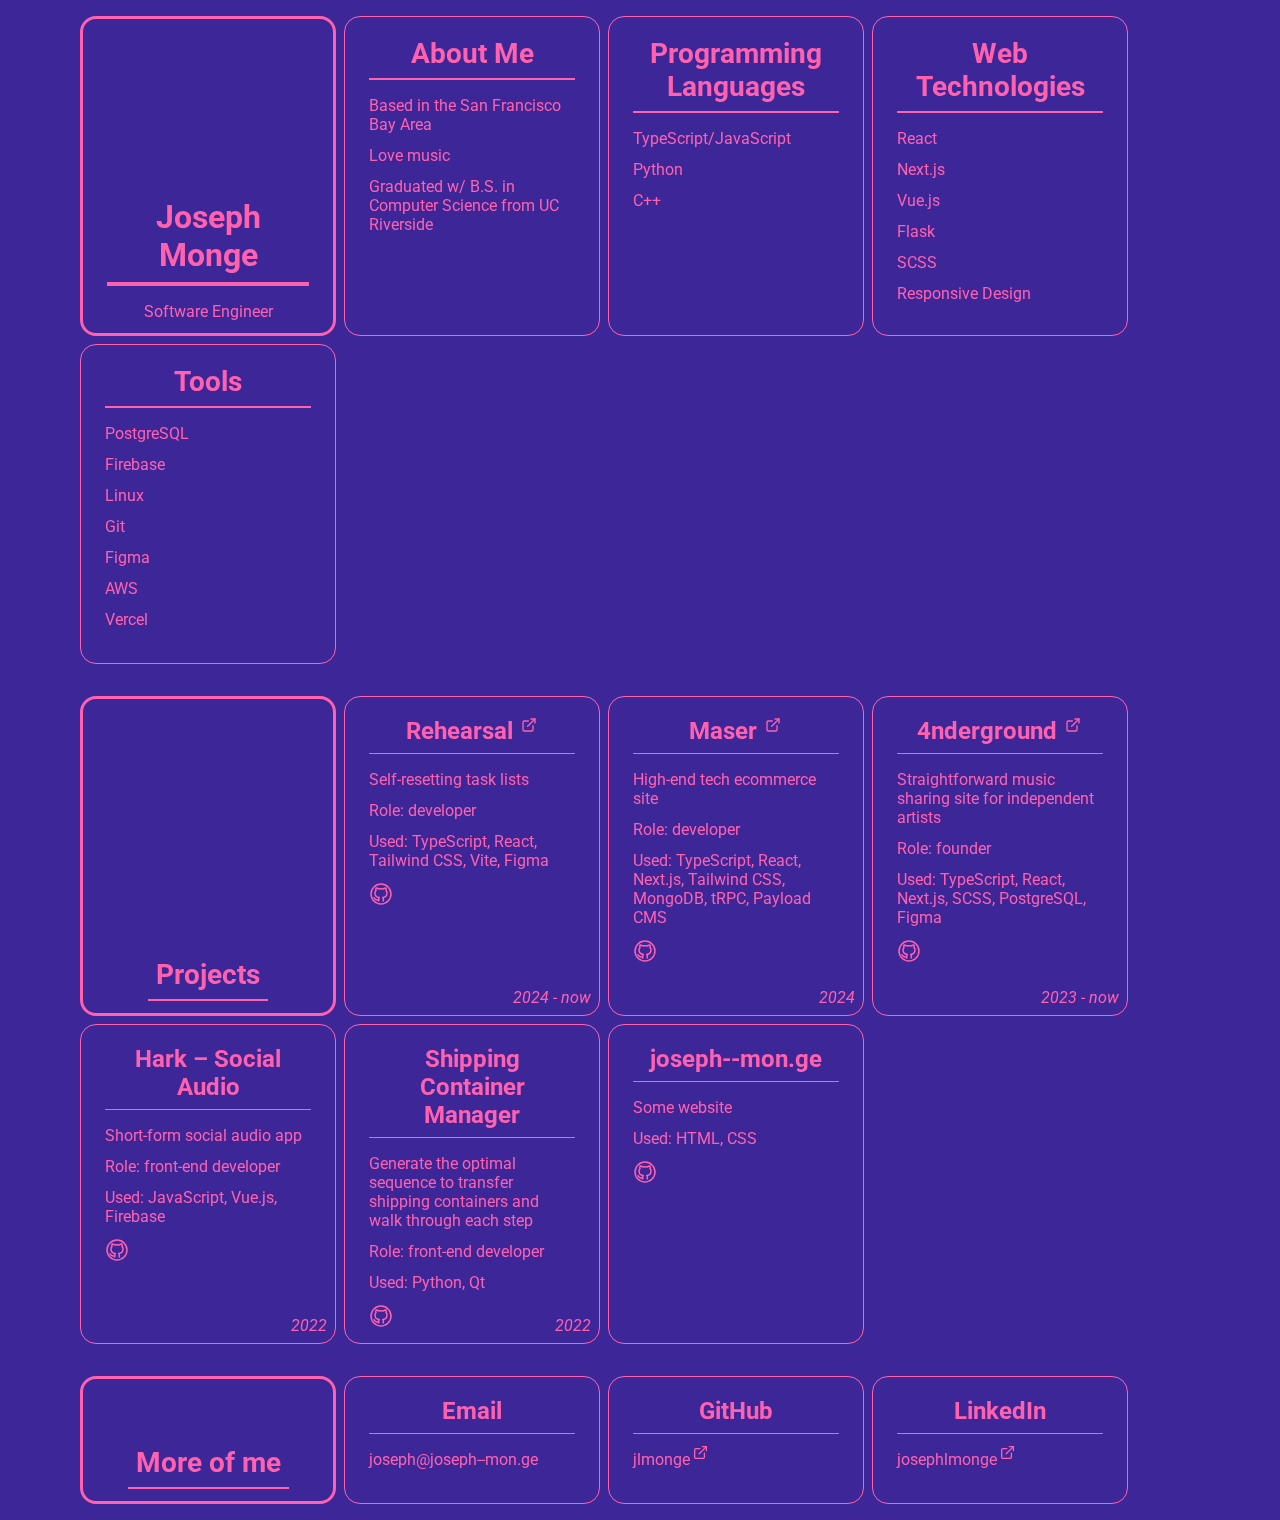
==== commit a3bc1097: "Prevent loading gif from being selected" ====
--- a/index.html
+++ b/index.html
@@ -56,7 +56,10 @@
       href="https://fonts.googleapis.com/css2?family=Roboto:ital,wght@0,300;0,400;0,500;1,300&display=swap"
       rel="stylesheet"
     />
-    <script src="script.js"></script>
+    <!-- <script
+      src="script.js"
+      defer
+    ></script> -->
     <title>joseph -- monge: a website</title>
   </head>
 
@@ -65,8 +68,24 @@
       src="images/opening-eye.gif"
       alt="Loading animation of eye blinking"
       class="loading"
+      aria-hidden="True"
     />
     <main>
+      <div
+        class="decor"
+        aria-hidden="true"
+      >
+        <!-- group 1 start -->
+        <!-- <div class="railgroup">
+          <div class="rail">
+            <div class="cart"></div>
+          </div>
+          <div class="rail">
+            <div class="cart"></div>
+          </div>
+        </div> -->
+        <!-- group 1 end / group 2 start -->
+      </div>
       <section class="area">
         <section class="card">
           <h1>Joseph Monge</h1>
@@ -122,6 +141,7 @@
               href="https://hellorehearsal.netlify.app/"
               target="_blank"
               rel="noopener noreferrer"
+              class="project-site-link"
             >
               Rehearsal
               <sup class="icon icon--link"></sup>
@@ -136,6 +156,7 @@
                 href="https://github.com/jlmonge/rehearsal"
                 target="_blank"
                 rel="noopener noreferrer"
+                class="project-github-link"
               >
                 <span class="icon icon--gh"></span>
               </a>
@@ -149,6 +170,7 @@
               href="https://maser-production.up.railway.app/"
               target="_blank"
               rel="noopener noreferrer"
+              class="project-site-link"
             >
               Maser
               <sup class="icon icon--link"></sup>
@@ -166,6 +188,7 @@
                 href="https://github.com/jlmonge/maser"
                 target="_blank"
                 rel="noopener noreferrer"
+                class="project-github-link"
               >
                 <span class="icon icon--gh"></span>
               </a>
@@ -179,6 +202,7 @@
               href="https://www.4nderground.com/"
               target="_blank"
               rel="noopener noreferrer"
+              class="project-site-link"
             >
               4nderground
               <sup class="icon icon--link"></sup>
@@ -193,6 +217,7 @@
                 href="https://github.com/jlmonge/4nderground"
                 target="_blank"
                 rel="noopener noreferrer"
+                class="project-github-link"
               >
                 <span class="icon icon--gh"></span>
               </a>
@@ -211,6 +236,7 @@
                 href="https://github.com/jlmonge/HarkSocial"
                 target="_blank"
                 rel="noopener noreferrer"
+                class="project-github-link"
               >
                 <span class="icon icon--gh"></span>
               </a>
@@ -232,6 +258,7 @@
                 href="https://github.com/jlmonge/ShippingContainerManager"
                 target="_blank"
                 rel="noopener noreferrer"
+                class="project-github-link"
               >
                 <span class="icon icon--gh"></span>
               </a>
@@ -249,12 +276,12 @@
                 href="https://github.com/jlmonge/personal-site"
                 target="_blank"
                 rel="noopener noreferrer"
-              >
-                <span class="icon icon--gh"></span>
-              </a>
-            </li>
-          </ul>
-          <span class="when">timeless</span>
+                class="project-github-link"
+              >
+                <span class="icon icon--gh"></span>
+              </a>
+            </li>
+          </ul>
         </article>
       </section>
       <section class="area">
@@ -279,6 +306,7 @@
             href="https://github.com/jlmonge"
             target="_blank"
             rel="noopener noreferrer"
+            class="social-link"
           >
             jlmonge
             <sup class="icon icon--link"></sup>
@@ -290,6 +318,7 @@
             href="https://www.linkedin.com/in/josephlmonge/"
             target="_blank"
             rel="noopener noreferrer"
+            class="social-link"
           >
             josephlmonge
             <sup class="icon icon--link"></sup>
--- a/main.css
+++ b/main.css
@@ -107,6 +107,7 @@
   left: 50%;
   top: 50%;
   transform: translate(-50%, -50%);
+  pointer-events: none;
 }
 
 @keyframes load {
@@ -251,6 +252,50 @@
   height: var(--icon-size-m);
 }
 
+.decor {
+  /* TODO: set to -1 */
+  z-index: -1;
+  position: fixed;
+  inset: 0;
+  padding: 1rem 0;
+  opacity: 50%;
+}
+
+.railgroup {
+  overflow-x: hidden;
+}
+
+.rail {
+  width: 100%;
+  height: 4px;
+  background: linear-gradient(
+    to right,
+    #2ea7d3 10%,
+    #1c6580 25%,
+    #2ea7d3 50%,
+    #1c6580 80%,
+    #2ea7d3
+  );
+  margin-top: 4px;
+}
+
+.cart {
+  background-color: rgb(255, 255, 255);
+  opacity: 85%;
+  width: 6px;
+  height: 100%;
+  animation: 10s infinite linear drive;
+}
+
+@keyframes drive {
+  from {
+    transform: translateX(-10vw);
+  }
+  to {
+    transform: translateX(100vw);
+  }
+}
+
 @media (min-width: 640px) {
   .area {
     justify-content: flex-start;
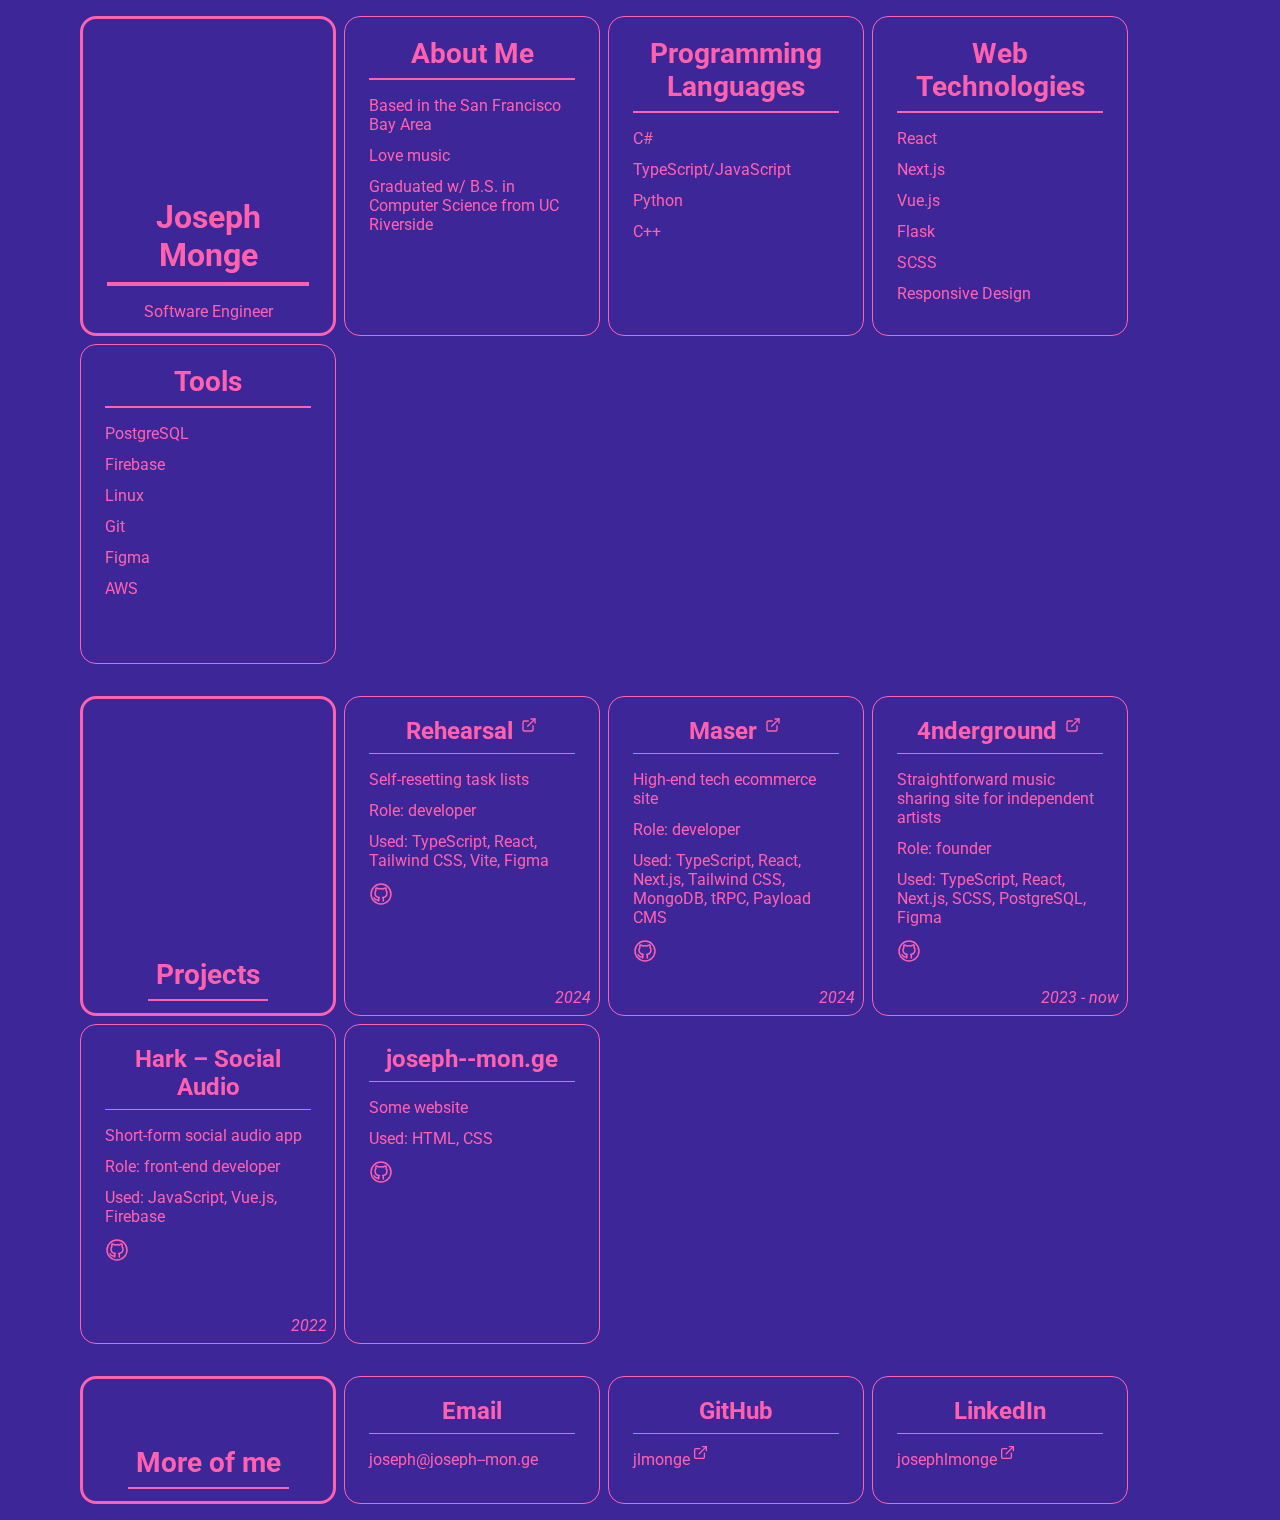
==== commit 1521cd99: "Update skills and remove old project" ====
--- a/index.html
+++ b/index.html
@@ -102,6 +102,7 @@
         <section class="card">
           <h2>Programming Languages</h2>
           <ul>
+            <li>C#</li>
             <li>TypeScript/JavaScript</li>
             <li>Python</li>
             <li>C++</li>
@@ -127,7 +128,6 @@
             <li>Git</li>
             <li>Figma</li>
             <li>AWS</li>
-            <li>Vercel</li>
           </ul>
         </section>
       </section>
@@ -162,7 +162,7 @@
               </a>
             </li>
           </ul>
-          <span class="when">2024 - now</span>
+          <span class="when">2024</span>
         </article>
         <article class="card">
           <h3>
@@ -234,28 +234,6 @@
             <li>
               <a
                 href="https://github.com/jlmonge/HarkSocial"
-                target="_blank"
-                rel="noopener noreferrer"
-                class="project-github-link"
-              >
-                <span class="icon icon--gh"></span>
-              </a>
-            </li>
-          </ul>
-          <span class="when">2022</span>
-        </article>
-        <article class="card">
-          <h3>Shipping Container Manager</h3>
-          <ul>
-            <li>
-              Generate the optimal sequence to transfer shipping containers and
-              walk through each step
-            </li>
-            <li>Role: front-end developer</li>
-            <li>Used: Python, Qt</li>
-            <li>
-              <a
-                href="https://github.com/jlmonge/ShippingContainerManager"
                 target="_blank"
                 rel="noopener noreferrer"
                 class="project-github-link"
